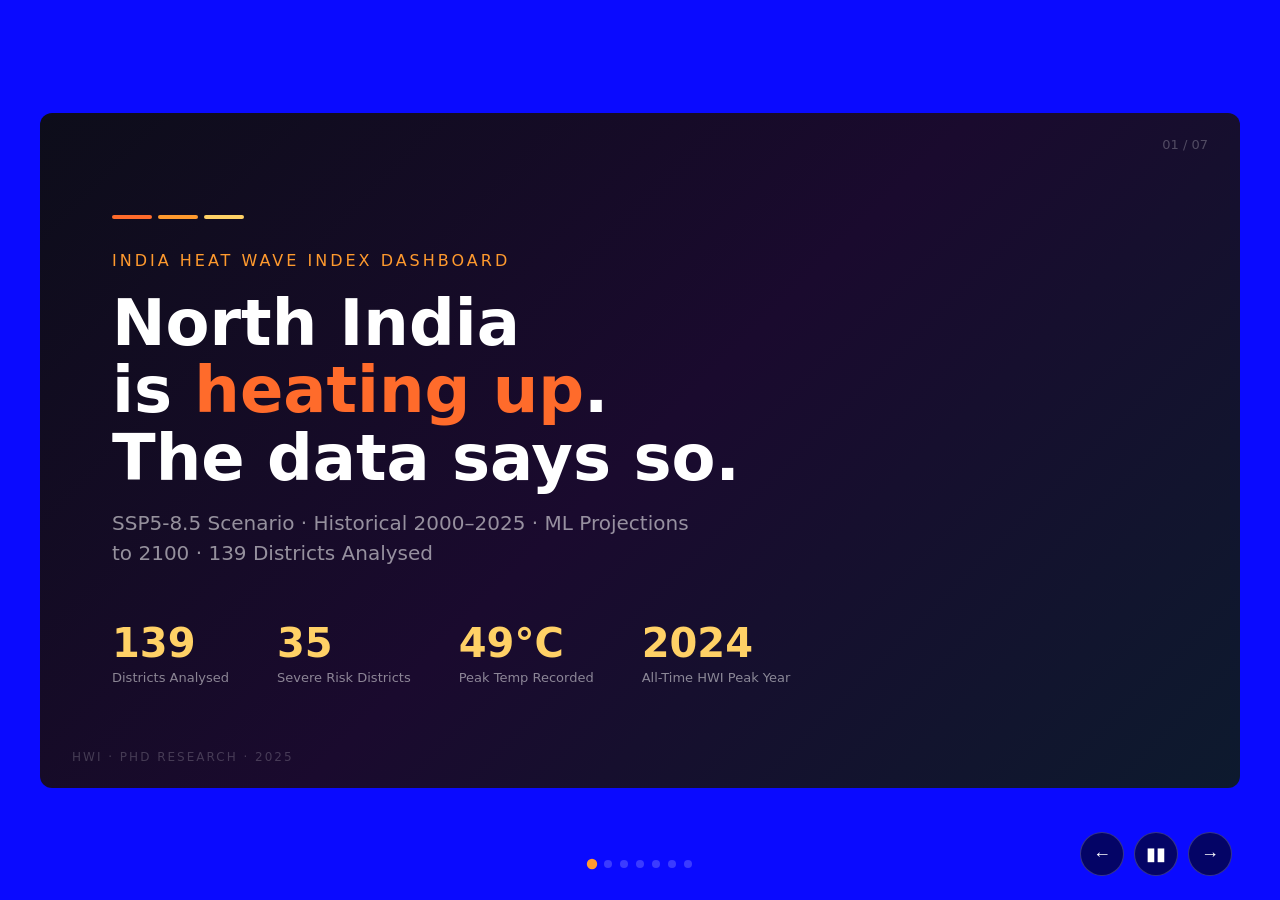
==== index.html @ 2b7408d9 "Add initial HTML structure for heat wave index" ====
<!DOCTYPE html>
<html lang="en">
<head>
<meta charset="UTF-8">
<meta name="viewport" content="width=device-width, initial-scale=1.0">
<title>India Heat Wave Index — LinkedIn Presentation</title>
<style>
  * { margin: 0; padding: 0; box-sizing: border-box; }

  body {
    font-family: 'Segoe UI', system-ui, -apple-system, sans-serif;
    background: #0a0aff;
    color: #fff;
    height: 100vh;
    overflow: hidden;
    display: flex;
    flex-direction: column;
    align-items: center;
    justify-content: center;
  }

  .stage {
    width: 1200px;
    height: 675px;
    position: relative;
    overflow: hidden;
    border-radius: 12px;
  }

  .slide {
    position: absolute;
    inset: 0;
    display: flex;
    flex-direction: column;
    justify-content: center;
    padding: 60px 72px;
    opacity: 0;
    transform: translateX(80px);
    transition: opacity 0.55s ease, transform 0.55s ease;
    pointer-events: none;
  }
  .slide.active {
    opacity: 1;
    transform: translateX(0);
    pointer-events: auto;
  }
  .slide.exit {
    opacity: 0;
    transform: translateX(-80px);
  }

  /* ── SLIDE 1 — TITLE ── */
  .s1 { background: linear-gradient(135deg, #0d0d1a 0%, #1a0a2e 50%, #0d1a2e 100%); }
  .s1 .flame-bar { display: flex; gap: 6px; margin-bottom: 32px; }
  .s1 .flame-bar span { width: 40px; height: 4px; border-radius: 2px; }
  .s1 .flame-bar span:nth-child(1) { background: #ff6b2b; }
  .s1 .flame-bar span:nth-child(2) { background: #ff9a2e; }
  .s1 .flame-bar span:nth-child(3) { background: #ffd166; }
  .s1 .eyebrow { font-size: 16px; letter-spacing: 3px; text-transform: uppercase; color: #ff9a2e; margin-bottom: 20px; font-weight: 500; }
  .s1 h1 { font-size: 64px; font-weight: 800; line-height: 1.05; color: #fff; margin-bottom: 16px; }
  .s1 h1 em { color: #ff6b2b; font-style: normal; }
  .s1 .subtitle { font-size: 20px; color: rgba(255,255,255,0.55); line-height: 1.5; max-width: 600px; }
  .s1 .stats-row { display: flex; gap: 48px; margin-top: 52px; }
  .s1 .stat { }
  .s1 .stat-num { font-size: 40px; font-weight: 800; color: #ffd166; }
  .s1 .stat-label { font-size: 13px; color: rgba(255,255,255,0.5); margin-top: 4px; }
  .s1 .geo-hint { position: absolute; right: 72px; top: 50%; transform: translateY(-50%); display: flex; flex-direction: column; gap: 10px; }
  .s1 .geo-dot { width: 8px; height: 8px; border-radius: 50%; }
  .geo-pulse { animation: pulse 2s ease-in-out infinite; }
  @keyframes pulse { 0%,100% { opacity: 1; transform: scale(1); } 50% { opacity: 0.4; transform: scale(0.7); } }

  /* ── SLIDE 2 — SCENARIO COMPARISON ── */
  .s2 { background: #0e1117; }
  .slide-header { margin-bottom: 40px; }
  .slide-header .tag { font-size: 16px; letter-spacing: 2.5px; text-transform: uppercase; color: #ff9a2e; margin-bottom: 12px; }
  .slide-header h2 { font-size: 38px; font-weight: 800; color: #fff; line-height: 1.15; }
  .slide-header h2 em { color: #ff6b2b; font-style: normal; }
  .scenario-cards { display: grid; grid-template-columns: repeat(3, 1fr); gap: 20px; }
  .sc-card { border-radius: 12px; padding: 28px 24px; position: relative; overflow: hidden; }
  .sc-card.green { background: #0d1f17; border: 1px solid #1d4a2a; }
  .sc-card.amber { background: #1f1500; border: 1px solid #4a3000; }
  .sc-card.red { background: #1f0d0d; border: 1px solid #5a1a1a; }
  .sc-card .sc-label { font-size: 12px; font-weight: 700; letter-spacing: 1.5px; text-transform: uppercase; margin-bottom: 16px; }
  .sc-card.green .sc-label { color: #4ade80; }
  .sc-card.amber .sc-label { color: #fbbf24; }
  .sc-card.red .sc-label { color: #f87171; }
  .sc-card .sc-name { font-size: 18px; font-weight: 700; color: #fff; margin-bottom: 8px; }
  .sc-card .sc-desc { font-size: 13px; color: rgba(255,255,255,0.5); margin-bottom: 24px; line-height: 1.5; }
  .sc-card .year-row { display: flex; justify-content: space-between; font-size: 13px; color: rgba(255,255,255,0.4); margin-bottom: 8px; }
  .sc-card .hwi-val { font-size: 32px; font-weight: 800; }
  .sc-card.green .hwi-val { color: #4ade80; }
  .sc-card.amber .hwi-val { color: #fbbf24; }
  .sc-card.red .hwi-val { color: #f87171; }
  .sc-card .hwi-sub { font-size: 12px; color: rgba(255,255,255,0.4); }
  .sc-card .rise-badge { margin-top: 16px; display: inline-flex; align-items: center; gap: 6px; padding: 4px 12px; border-radius: 20px; font-size: 12px; font-weight: 600; }
  .sc-card.green .rise-badge { background: rgba(74,222,128,0.15); color: #4ade80; }
  .sc-card.amber .rise-badge { background: rgba(251,191,36,0.15); color: #fbbf24; }
  .sc-card.red .rise-badge { background: rgba(248,113,113,0.15); color: #f87171; }

  /* ── SLIDE 3 — STATE RISK MAP ── */
  .s3 { background: #0a0e16; }
  .state-grid { display: grid; grid-template-columns: 1fr 1fr; gap: 20px; margin-top: 32px; }
  .state-row { display: flex; align-items: center; gap: 16px; background: rgba(255,255,255,0.04); border: 0.5px solid rgba(255,255,255,0.08); border-radius: 10px; padding: 16px 20px; }
  .state-risk-bar-wrap { flex: 1; height: 6px; background: rgba(255,255,255,0.1); border-radius: 3px; overflow: hidden; }
  .state-risk-bar { height: 100%; border-radius: 3px; transition: width 1s ease 0.3s; }
  .state-name { font-size: 15px; font-weight: 600; color: #fff; width: 160px; flex-shrink: 0; }
  .state-score { font-size: 14px; font-weight: 700; width: 40px; text-align: right; flex-shrink: 0; }
  .severe-badge { font-size: 11px; padding: 2px 8px; border-radius: 10px; background: rgba(248,113,113,0.2); color: #f87171; width: 60px; text-align: center; flex-shrink: 0; }
  .legend-row { display: flex; gap: 20px; margin-top: 20px; }
  .legend-item { display: flex; align-items: center; gap: 8px; font-size: 12px; color: rgba(255,255,255,0.5); }
  .legend-dot { width: 10px; height: 10px; border-radius: 2px; }

  /* ── SLIDE 4 — TOP DRIVERS ── */
  .s4 { background: #080d14; }
  .drivers-list { display: flex; flex-direction: column; gap: 14px; margin-top: 28px; }
  .driver-item { display: grid; grid-template-columns: 28px 1fr auto auto; align-items: center; gap: 16px; }
  .driver-rank { font-size: 13px; font-weight: 700; color: rgba(255,255,255,0.3); }
  .driver-name { font-size: 15px; font-weight: 600; color: #fff; }
  .driver-cat { font-size: 11px; color: rgba(255,255,255,0.4); font-weight: 400; display: block; }
  .driver-bar-wrap { width: 240px; height: 6px; background: rgba(255,255,255,0.08); border-radius: 3px; overflow: hidden; }
  .driver-bar { height: 100%; border-radius: 3px; width: 0; transition: width 1.2s ease; }
  .driver-pct { font-size: 14px; font-weight: 700; color: #ffd166; min-width: 40px; text-align: right; }

  /* ── SLIDE 5 — HOTTEST YEARS ── */
  .s5 { background: #100808; }
  .years-chart { margin-top: 28px; display: flex; flex-direction: column; gap: 12px; }
  .year-bar-row { display: grid; grid-template-columns: 64px 1fr 80px; align-items: center; gap: 16px; }
  .year-label { font-size: 15px; font-weight: 700; color: rgba(255,255,255,0.7); }
  .year-bar-wrap { height: 32px; background: rgba(255,255,255,0.05); border-radius: 6px; overflow: hidden; position: relative; }
  .year-bar-fill { height: 100%; border-radius: 6px; width: 0; transition: width 1.1s cubic-bezier(0.22,1,0.36,1); display: flex; align-items: center; padding-left: 12px; }
  .year-context { font-size: 11px; color: rgba(255,255,255,0.4); }
  .year-hwi { font-size: 16px; font-weight: 800; text-align: right; }
  .fire-accent { position: absolute; right: 48px; top: 28px; font-size: 80px; opacity: 0.07; user-select: none; }

  /* ── SLIDE 6 — DISTRICT RISING ── */
  .s6 { background: #0c0a12; }
  .district-cols { display: grid; grid-template-columns: 1fr 1fr; gap: 24px; margin-top: 28px; }
  .district-col h3 { font-size: 13px; letter-spacing: 1.5px; text-transform: uppercase; margin-bottom: 14px; font-weight: 600; }
  .district-col.rising h3 { color: #f87171; }
  .district-col.cooling h3 { color: #34d399; }
  .district-list { display: flex; flex-direction: column; gap: 8px; }
  .dist-row { display: flex; align-items: center; gap: 10px; padding: 8px 12px; border-radius: 8px; background: rgba(255,255,255,0.03); border: 0.5px solid rgba(255,255,255,0.06); }
  .dist-name { font-size: 13px; font-weight: 600; color: #fff; flex: 1; }
  .dist-state { font-size: 11px; color: rgba(255,255,255,0.35); }
  .dist-change { font-size: 13px; font-weight: 700; }
  .rising .dist-change { color: #f87171; }
  .cooling .dist-change { color: #34d399; }

  /* ── SLIDE 7 — CALL TO ACTION ── */
  .s7 { background: linear-gradient(135deg, #0d0d1a 0%, #1a0a2e 50%, #0d1a2e 100%); align-items: center; text-align: center; }
  .s7 .big-number { font-size: 120px; font-weight: 900; color: #ff6b2b; line-height: 1; }
  .s7 .cta-label { font-size: 22px; color: rgba(255,255,255,0.7); margin-bottom: 12px; }
  .s7 h2 { font-size: 36px; font-weight: 800; color: #fff; line-height: 1.3; margin-bottom: 28px; max-width: 720px; }
  .s7 .hashtags { display: flex; gap: 12px; flex-wrap: wrap; justify-content: center; }
  .s7 .hashtag { font-size: 14px; color: #ff9a2e; font-weight: 600; padding: 6px 16px; border: 1px solid rgba(255,154,46,0.3); border-radius: 20px; }

  /* PROGRESS BAR */
  .progress-bar { position: fixed; bottom: 32px; left: 50%; transform: translateX(-50%); display: flex; gap: 8px; z-index: 100; }
  .progress-dot { width: 8px; height: 8px; border-radius: 50%; background: rgba(255,255,255,0.2); cursor: pointer; transition: background 0.3s, transform 0.3s; }
  .progress-dot.active { background: #ff9a2e; transform: scale(1.3); }

  /* CONTROLS */
  .controls { position: fixed; bottom: 24px; right: 48px; display: flex; gap: 10px; z-index: 100; }
  .ctrl-btn { width: 44px; height: 44px; border-radius: 50%; border: 1px solid rgba(255,255,255,0.2); background: rgba(0,0,0,0.6); color: #fff; cursor: pointer; font-size: 18px; display: flex; align-items: center; justify-content: center; transition: background 0.2s; }
  .ctrl-btn:hover { background: rgba(255,255,255,0.1); }

  .slide-num { position: absolute; top: 24px; right: 32px; font-size: 13px; color: rgba(255,255,255,0.25); font-weight: 500; }
  .brand { position: absolute; bottom: 24px; left: 32px; font-size: 12px; color: rgba(255,255,255,0.2); letter-spacing: 2px; text-transform: uppercase; }
</style>
</head>
<body>

<div class="stage" id="stage">

  <!-- SLIDE 1: TITLE -->
  <div class="slide s1 active" id="slide-0">
    <div class="flame-bar">
      <span></span><span></span><span></span>
    </div>
    <div class="eyebrow">India Heat Wave Index Dashboard</div>
    <h1>North India<br>is <em>heating up</em>.<br>The data says so.</h1>
    <p class="subtitle">SSP5-8.5 Scenario · Historical 2000–2025 · ML Projections to 2100 · 139 Districts Analysed</p>
    <div class="stats-row">
      <div class="stat">
        <div class="stat-num">139</div>
        <div class="stat-label">Districts Analysed</div>
      </div>
      <div class="stat">
        <div class="stat-num">35</div>
        <div class="stat-label">Severe Risk Districts</div>
      </div>
      <div class="stat">
        <div class="stat-num">49°C</div>
        <div class="stat-label">Peak Temp Recorded</div>
      </div>
      <div class="stat">
        <div class="stat-num">2024</div>
        <div class="stat-label">All-Time HWI Peak Year</div>
      </div>
    </div>
    <div class="brand">HWI · PhD Research · 2025</div>
    <div class="slide-num">01 / 07</div>
  </div>

  <!-- SLIDE 2: THREE SCENARIOS -->
  <div class="slide s2" id="slide-1">
    <div class="slide-header">
      <div class="tag">Climate Projections</div>
      <h2>Three futures.<br>Only one is <em>unavoidable</em>.</h2>
    </div>
    <div class="scenario-cards">
      <div class="sc-card green">
        <div class="sc-label">SSP1-2.6</div>
        <div class="sc-name">Best Case</div>
        <div class="sc-desc">Rapid decarbonisation, aggressive green transitions, global cooperation</div>
        <div class="year-row"><span>2030</span><span>2050</span><span>2100</span></div>
        <div class="hwi-val">2.086</div>
        <div class="hwi-sub">HWI by 2100</div>
        <div class="rise-badge">↑ +0.196 rise</div>
      </div>
      <div class="sc-card amber">
        <div class="sc-label">SSP2-4.5</div>
        <div class="sc-name">Middle Path</div>
        <div class="sc-desc">Moderate mitigation. Partial transitions. Business-as-usual for many sectors</div>
        <div class="year-row"><span>2030</span><span>2050</span><span>2100</span></div>
        <div class="hwi-val">2.230</div>
        <div class="hwi-sub">HWI by 2100</div>
        <div class="rise-badge">↑ +0.316 rise</div>
      </div>
      <div class="sc-card red">
        <div class="sc-label">SSP5-8.5</div>
        <div class="sc-name">Crisis Path</div>
        <div class="sc-desc">No mitigation. Fossil-fuel dominated growth. Extreme warming trajectory</div>
        <div class="year-row"><span>2030</span><span>2050</span><span>2100</span></div>
        <div class="hwi-val">2.304</div>
        <div class="hwi-sub">HWI by 2100</div>
        <div class="rise-badge">↑ +0.369 rise ⚠</div>
      </div>
    </div>
    <div class="slide-num">02 / 07</div>
    <div class="brand">HWI · PhD Research · 2025</div>
  </div>

  <!-- SLIDE 3: STATE RISK -->
  <div class="slide s3" id="slide-2">
    <div class="slide-header">
      <div class="tag">State-Level Risk · SSP5-8.5 Projection 2050</div>
      <h2>Punjab leads heat stress.<br>Rajasthan surprises with recovery.</h2>
    </div>
    <div class="state-grid">
      <div class="state-row">
        <div class="state-name">Punjab</div>
        <div class="state-risk-bar-wrap"><div class="state-risk-bar" style="width:0%;background:linear-gradient(90deg,#f87171,#dc2626);" data-w="100"></div></div>
        <div class="state-score" style="color:#f87171">2.35</div>
        <div class="severe-badge">11 severe</div>
      </div>
      <div class="state-row">
        <div class="state-name">Uttar Pradesh</div>
        <div class="state-risk-bar-wrap"><div class="state-risk-bar" style="width:0%;background:linear-gradient(90deg,#f97316,#ea580c);" data-w="93"></div></div>
        <div class="state-score" style="color:#f97316">2.20</div>
        <div class="severe-badge">21 severe</div>
      </div>
      <div class="state-row">
        <div class="state-name">Delhi</div>
        <div class="state-risk-bar-wrap"><div class="state-risk-bar" style="width:0%;background:linear-gradient(90deg,#fbbf24,#d97706);" data-w="88"></div></div>
        <div class="state-score" style="color:#fbbf24">2.24</div>
        <div class="severe-badge" style="color:#888;background:rgba(255,255,255,0.08);">1 high</div>
      </div>
      <div class="state-row">
        <div class="state-name">Haryana</div>
        <div class="state-risk-bar-wrap"><div class="state-risk-bar" style="width:0%;background:linear-gradient(90deg,#fbbf24,#d97706);" data-w="80"></div></div>
        <div class="state-score" style="color:#fbbf24">2.06</div>
        <div class="severe-badge">3 severe</div>
      </div>
      <div class="state-row" style="grid-column:1/-1">
        <div class="state-name">Rajasthan</div>
        <div class="state-risk-bar-wrap"><div class="state-risk-bar" style="width:0%;background:linear-gradient(90deg,#34d399,#059669);" data-w="52"></div></div>
        <div class="state-score" style="color:#34d399">1.79</div>
        <div class="severe-badge" style="color:#34d399;background:rgba(52,211,153,0.15);">0 severe</div>
      </div>
    </div>
    <div class="slide-num">03 / 07</div>
    <div class="brand">HWI · PhD Research · 2025</div>
  </div>

  <!-- SLIDE 4: SHAP DRIVERS -->
  <div class="slide s4" id="slide-3">
    <div class="slide-header">
      <div class="tag">ML SHAP Feature Importance · SVR Model R² = 0.6356</div>
      <h2>What actually drives<br>heat wave intensity?</h2>
    </div>
    <div class="drivers-list">
      <div class="driver-item">
        <span class="driver-rank">01</span>
        <div><div class="driver-name">Maximum Temperature</div><span class="driver-cat">Temperature · Pearson r = 0.466</span></div>
        <div class="driver-bar-wrap"><div class="driver-bar" style="background:#f87171" data-w="100"></div></div>
        <div class="driver-pct">16.9%</div>
      </div>
      <div class="driver-item">
        <span class="driver-rank">02</span>
        <div><div class="driver-name">Heat Index</div><span class="driver-cat">Heat Stress · Pearson r = 0.534</span></div>
        <div class="driver-bar-wrap"><div class="driver-bar" style="background:#fb923c" data-w="60"></div></div>
        <div class="driver-pct">10.1%</div>
      </div>
      <div class="driver-item">
        <span class="driver-rank">03</span>
        <div><div class="driver-name">Land Surface Temp (lag-1)</div><span class="driver-cat">Land Surface · Pearson r = −0.322</span></div>
        <div class="driver-bar-wrap"><div class="driver-bar" style="background:#fbbf24" data-w="57"></div></div>
        <div class="driver-pct">9.6%</div>
      </div>
      <div class="driver-item">
        <span class="driver-rank">04</span>
        <div><div class="driver-name">Humidity Variability (3-day)</div><span class="driver-cat">Humidity · Pearson r = 0.256</span></div>
        <div class="driver-bar-wrap"><div class="driver-bar" style="background:#a78bfa" data-w="43"></div></div>
        <div class="driver-pct">7.2%</div>
      </div>
      <div class="driver-item">
        <span class="driver-rank">05</span>
        <div><div class="driver-name">Temperature Anomaly</div><span class="driver-cat">Temperature · Pearson r = 0.313</span></div>
        <div class="driver-bar-wrap"><div class="driver-bar" style="background:#60a5fa" data-w="37"></div></div>
        <div class="driver-pct">6.2%</div>
      </div>
    </div>
    <div class="slide-num">04 / 07</div>
    <div class="brand">HWI · PhD Research · 2025</div>
  </div>

  <!-- SLIDE 5: HOTTEST YEARS -->
  <div class="slide s5" id="slide-4">
    <div class="slide-header">
      <div class="tag">Historical Record 2000–2025</div>
      <h2>2024: the most intense<br>heat wave year ever recorded.</h2>
    </div>
    <div class="fire-accent">🔥</div>
    <div class="years-chart">
      <div class="year-bar-row">
        <div class="year-label">2024</div>
        <div class="year-bar-wrap"><div class="year-bar-fill" style="background:linear-gradient(90deg,#dc2626,#f87171)" data-w="100"><span style="font-size:12px;color:rgba(255,255,255,0.8)">🔥 All-time record · 45.2°C · PM2.5: 87.5</span></div></div>
        <div class="year-hwi" style="color:#f87171">2.763</div>
      </div>
      <div class="year-bar-row">
        <div class="year-label">2010</div>
        <div class="year-bar-wrap"><div class="year-bar-fill" style="background:linear-gradient(90deg,#b91c1c,#ef4444)" data-w="84"><span style="font-size:12px;color:rgba(255,255,255,0.7)">Multi-state heatwave · 44.8°C</span></div></div>
        <div class="year-hwi" style="color:#ef4444">2.362</div>
      </div>
      <div class="year-bar-row">
        <div class="year-label">2012</div>
        <div class="year-bar-wrap"><div class="year-bar-fill" style="background:linear-gradient(90deg,#c2410c,#fb923c)" data-w="77"><span style="font-size:12px;color:rgba(255,255,255,0.7)">Drought + heat · 44.3°C</span></div></div>
        <div class="year-hwi" style="color:#fb923c">2.209</div>
      </div>
      <div class="year-bar-row">
        <div class="year-label">2019</div>
        <div class="year-bar-wrap"><div class="year-bar-fill" style="background:linear-gradient(90deg,#b45309,#fbbf24)" data-w="75"><span style="font-size:12px;color:rgba(255,255,255,0.7)">50°C+ in Rajasthan · May heatwave</span></div></div>
        <div class="year-hwi" style="color:#fbbf24">2.171</div>
      </div>
      <div class="year-bar-row">
        <div class="year-label">2003</div>
        <div class="year-bar-wrap"><div class="year-bar-fill" style="background:linear-gradient(90deg,#92400e,#d97706)" data-w="74"><span style="font-size:12px;color:rgba(255,255,255,0.7)">Early-season heat surge · 44.4°C</span></div></div>
        <div class="year-hwi" style="color:#d97706">2.157</div>
      </div>
    </div>
    <div class="slide-num">05 / 07</div>
    <div class="brand">HWI · PhD Research · 2025</div>
  </div>

  <!-- SLIDE 6: DISTRICT WINNERS & LOSERS -->
  <div class="slide s6" id="slide-5">
    <div class="slide-header">
      <div class="tag">District Trends · 2000–04 vs 2021–25</div>
      <h2>Some districts heat up.<br>Others quietly recover.</h2>
    </div>
    <div class="district-cols">
      <div class="district-col rising">
        <h3>▲ Rising Heat Stress</h3>
        <div class="district-list">
          <div class="dist-row"><div><div class="dist-name">Bahraich</div><div class="dist-state">Uttar Pradesh</div></div><div class="dist-change">+0.121</div></div>
          <div class="dist-row"><div><div class="dist-name">Basti</div><div class="dist-state">Uttar Pradesh</div></div><div class="dist-change">+0.115</div></div>
          <div class="dist-row"><div><div class="dist-name">Barmer</div><div class="dist-state">Rajasthan</div></div><div class="dist-change">+0.111</div></div>
          <div class="dist-row"><div><div class="dist-name">Jodhpur</div><div class="dist-state">Rajasthan</div></div><div class="dist-change">+0.093</div></div>
          <div class="dist-row"><div><div class="dist-name">Gonda</div><div class="dist-state">Uttar Pradesh</div></div><div class="dist-change">+0.093</div></div>
        </div>
      </div>
      <div class="district-col cooling">
        <h3>▼ Improving Conditions</h3>
        <div class="district-list">
          <div class="dist-row"><div><div class="dist-name">Sawai Madhopur</div><div class="dist-state">Rajasthan</div></div><div class="dist-change">−0.824</div></div>
          <div class="dist-row"><div><div class="dist-name">Baran</div><div class="dist-state">Rajasthan</div></div><div class="dist-change">−0.734</div></div>
          <div class="dist-row"><div><div class="dist-name">Karauli</div><div class="dist-state">Rajasthan</div></div><div class="dist-change">−0.685</div></div>
          <div class="dist-row"><div><div class="dist-name">Lalitpur</div><div class="dist-state">Uttar Pradesh</div></div><div class="dist-change">−0.661</div></div>
          <div class="dist-row"><div><div class="dist-name">Kota</div><div class="dist-state">Rajasthan</div></div><div class="dist-change">−0.638</div></div>
        </div>
      </div>
    </div>
    <div class="slide-num">06 / 07</div>
    <div class="brand">HWI · PhD Research · 2025</div>
  </div>

  <!-- SLIDE 7: CTA -->
  <div class="slide s7" id="slide-6">
    <div class="cta-label">By 2050 under SSP5-8.5, the national average HWI reaches</div>
    <div class="big-number">2.107</div>
    <h2>35 districts already classified<br>as Severe Risk. Action is needed now.</h2>
    <div class="hashtags">
      <span class="hashtag">#ClimateAction</span>
      <span class="hashtag">#HeatWave</span>
      <span class="hashtag">#IndiaClimate</span>
      <span class="hashtag">#DataScience</span>
      <span class="hashtag">#ClimateResearch</span>
      <span class="hashtag">#PhD</span>
    </div>
    <div class="slide-num">07 / 07</div>
    <div class="brand">HWI · PhD Research · 2025</div>
  </div>

</div>

<!-- PROGRESS -->
<div class="progress-bar" id="dots"></div>

<!-- CONTROLS -->
<div class="controls">
  <button class="ctrl-btn" id="prevBtn" onclick="changeSlide(-1)">&#8592;</button>
  <button class="ctrl-btn" id="playBtn" onclick="togglePlay()">&#9646;&#9646;</button>
  <button class="ctrl-btn" onclick="changeSlide(1)">&#8594;</button>
</div>

<script>
const TOTAL = 7;
let current = 0;
let playing = true;
let timer;

const slides = document.querySelectorAll('.slide');
const dotsEl = document.getElementById('dots');

for (let i = 0; i < TOTAL; i++) {
  const d = document.createElement('div');
  d.className = 'progress-dot' + (i === 0 ? ' active' : '');
  d.onclick = () => goTo(i);
  dotsEl.appendChild(d);
}

function activateBars(slideEl) {
  setTimeout(() => {
    slideEl.querySelectorAll('[data-w]').forEach(el => {
      el.style.width = el.dataset.w + '%';
    });
  }, 200);
}

function goTo(n) {
  const prev = slides[current];
  prev.classList.remove('active');
  prev.classList.add('exit');
  setTimeout(() => prev.classList.remove('exit'), 600);

  current = (n + TOTAL) % TOTAL;
  const next = slides[current];
  next.classList.add('active');
  activateBars(next);

  document.querySelectorAll('.progress-dot').forEach((d, i) => {
    d.classList.toggle('active', i === current);
  });
}

function changeSlide(dir) {
  goTo(current + dir);
  if (playing) resetTimer();
}

function resetTimer() {
  clearInterval(timer);
  timer = setInterval(() => goTo(current + 1), 5500);
}

function togglePlay() {
  playing = !playing;
  document.getElementById('playBtn').innerHTML = playing ? '&#9646;&#9646;' : '&#9654;';
  if (playing) resetTimer(); else clearInterval(timer);
}

activateBars(slides[0]);
resetTimer();

document.addEventListener('keydown', e => {
  if (e.key === 'ArrowRight') changeSlide(1);
  if (e.key === 'ArrowLeft') changeSlide(-1);
  if (e.key === ' ') togglePlay();
});
</script>
</body>
</html>
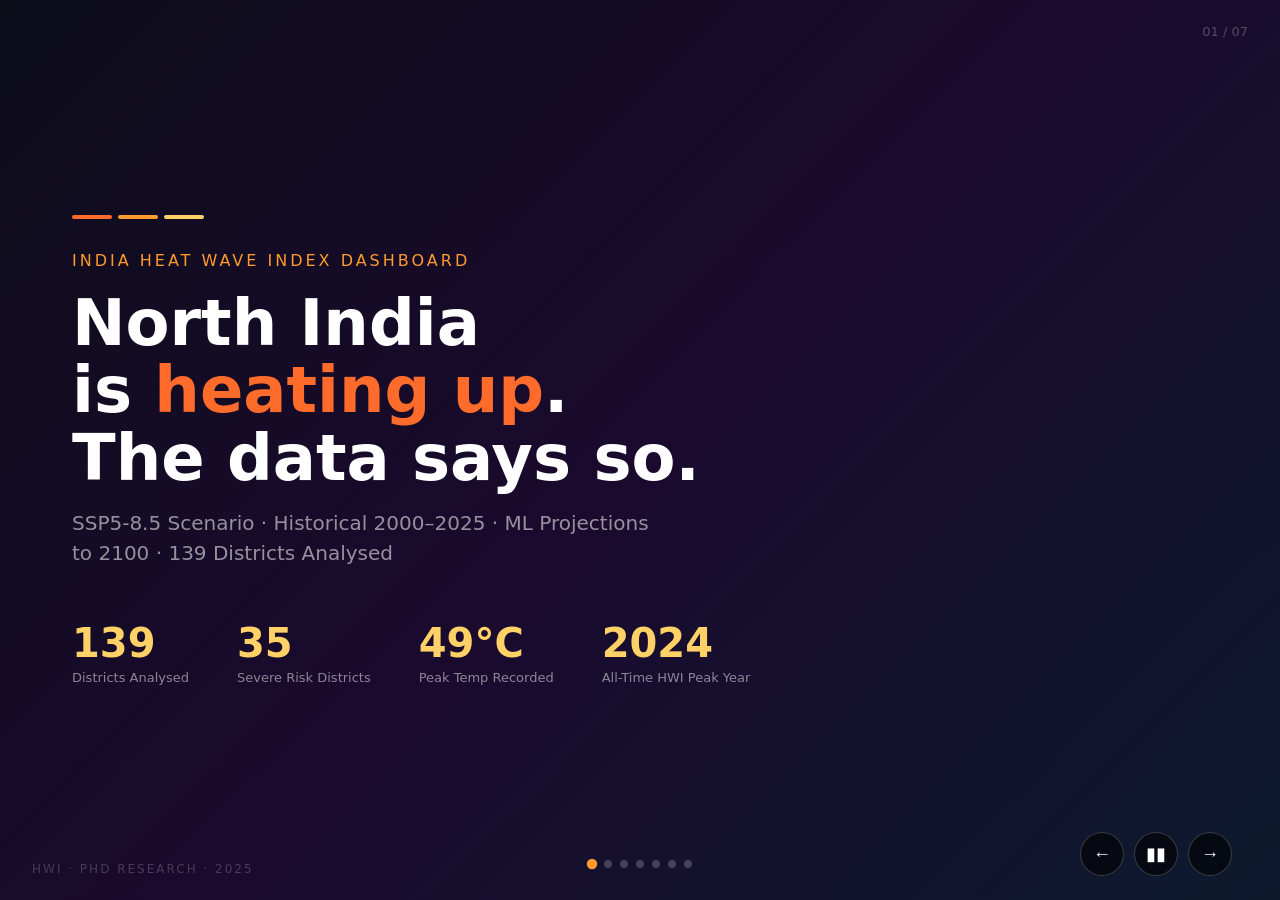
==== commit 870d3bf4: "Update .stage CSS for responsive design Refactor .stage class to use min and aspect-ratio properties" ====
--- a/index.html
+++ b/index.html
@@ -19,14 +19,18 @@
     justify-content: center;
   }
 
-  .stage {
+  /* .stage {
     width: 1200px;
     height: 675px;
     position: relative;
     overflow: hidden;
     border-radius: 12px;
-  }
-
+  } */
+.stage{
+  width:min(1200px,100vw);
+  height:min(675px,100vh);
+  aspect-ratio:16/9;
+}
   .slide {
     position: absolute;
     inset: 0;
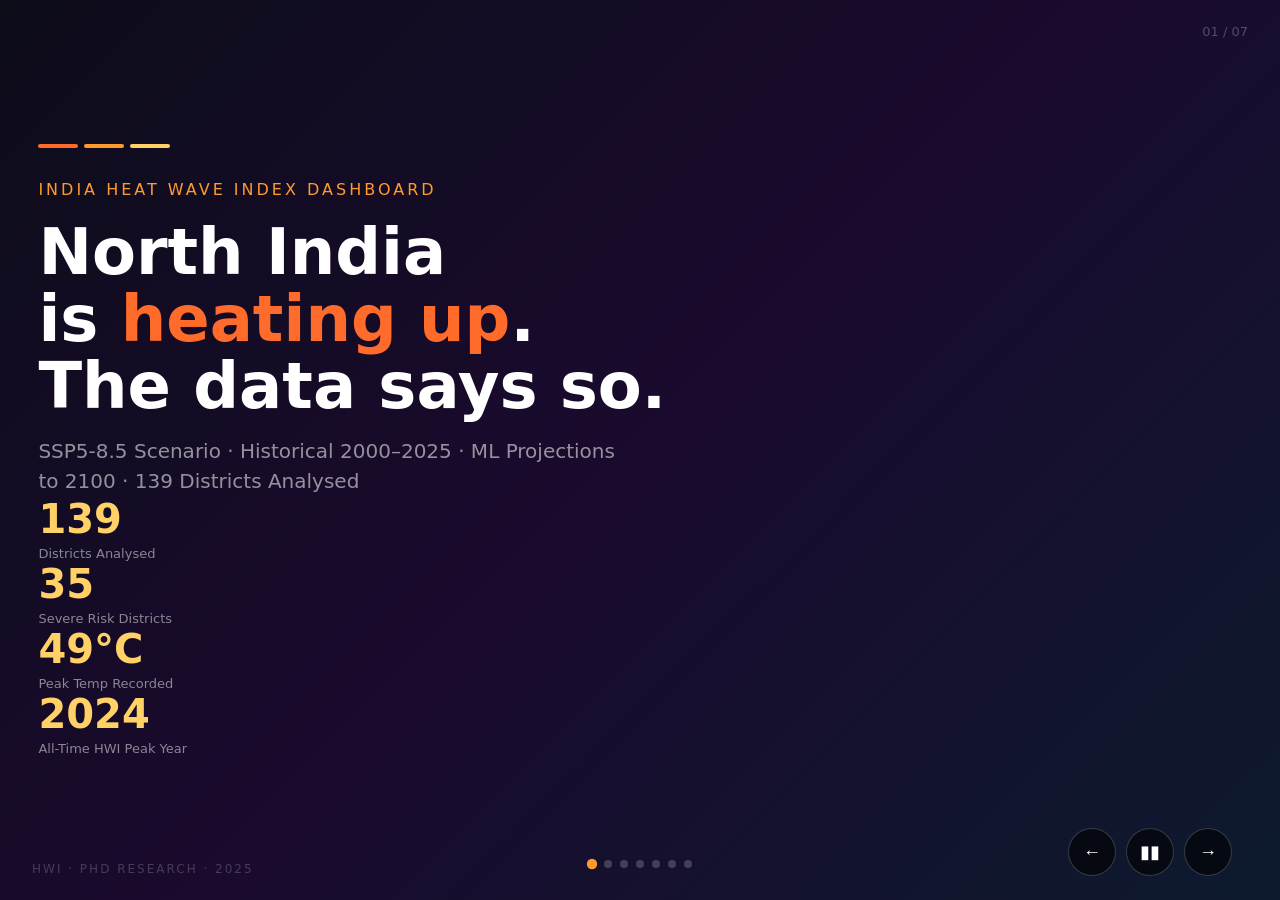
==== commit 981ec562: "Refactor CSS styles for layout and responsiveness Updated styles for various elements including padd" ====
--- a/index.html
+++ b/index.html
@@ -9,7 +9,7 @@
 
   body {
     font-family: 'Segoe UI', system-ui, -apple-system, sans-serif;
-    background: #0a0aff;
+    background: #0a0a0f;
     color: #fff;
     height: 100vh;
     overflow: hidden;
@@ -26,18 +26,23 @@
     overflow: hidden;
     border-radius: 12px;
   } */
-.stage{
+ .stage{
   width:min(1200px,100vw);
   height:min(675px,100vh);
   aspect-ratio:16/9;
-}
+} 
+ /* .stage{
+    width:min(1200px,95vw);
+    aspect-ratio:16/9;
+    margin:auto;
+} */
   .slide {
     position: absolute;
     inset: 0;
     display: flex;
     flex-direction: column;
     justify-content: center;
-    padding: 60px 72px;
+    padding: clamp(1rem,3vw,4rem);
     opacity: 0;
     transform: translateX(80px);
     transition: opacity 0.55s ease, transform 0.55s ease;
@@ -61,10 +66,15 @@
   .s1 .flame-bar span:nth-child(2) { background: #ff9a2e; }
   .s1 .flame-bar span:nth-child(3) { background: #ffd166; }
   .s1 .eyebrow { font-size: 16px; letter-spacing: 3px; text-transform: uppercase; color: #ff9a2e; margin-bottom: 20px; font-weight: 500; }
-  .s1 h1 { font-size: 64px; font-weight: 800; line-height: 1.05; color: #fff; margin-bottom: 16px; }
+  .s1 h1 { font-size: clamp(2rem, 5vw, 4rem); font-weight: 800; line-height: 1.05; color: #fff; margin-bottom: 16px; }
   .s1 h1 em { color: #ff6b2b; font-style: normal; }
   .s1 .subtitle { font-size: 20px; color: rgba(255,255,255,0.55); line-height: 1.5; max-width: 600px; }
-  .s1 .stats-row { display: flex; gap: 48px; margin-top: 52px; }
+  /* .s1 .stats-row { display: flex; gap: 48px; margin-top: 52px; } */
+  .s1 ..stats-row{
+    display:flex;
+    flex-wrap:wrap;
+    gap:1.5rem;
+}
   .s1 .stat { }
   .s1 .stat-num { font-size: 40px; font-weight: 800; color: #ffd166; }
   .s1 .stat-label { font-size: 13px; color: rgba(255,255,255,0.5); margin-top: 4px; }
@@ -79,7 +89,13 @@
   .slide-header .tag { font-size: 16px; letter-spacing: 2.5px; text-transform: uppercase; color: #ff9a2e; margin-bottom: 12px; }
   .slide-header h2 { font-size: 38px; font-weight: 800; color: #fff; line-height: 1.15; }
   .slide-header h2 em { color: #ff6b2b; font-style: normal; }
-  .scenario-cards { display: grid; grid-template-columns: repeat(3, 1fr); gap: 20px; }
+  /* .scenario-cards { display: grid; grid-template-columns: repeat(3, 1fr); gap: 20px; } */
+ .scenario-cards{
+    display:grid;
+    grid-template-columns:
+      repeat(auto-fit,minmax(280px,1fr));
+    gap:20px;
+}
   .sc-card { border-radius: 12px; padding: 28px 24px; position: relative; overflow: hidden; }
   .sc-card.green { background: #0d1f17; border: 1px solid #1d4a2a; }
   .sc-card.amber { background: #1f1500; border: 1px solid #4a3000; }
@@ -103,7 +119,13 @@
 
   /* ── SLIDE 3 — STATE RISK MAP ── */
   .s3 { background: #0a0e16; }
-  .state-grid { display: grid; grid-template-columns: 1fr 1fr; gap: 20px; margin-top: 32px; }
+  /* .state-grid { display: grid; grid-template-columns: 1fr 1fr; gap: 20px; margin-top: 32px; } */
+ .state-grid{
+    display:grid;
+    grid-template-columns:
+      repeat(auto-fit,minmax(350px,1fr));
+    gap:20px;
+}
   .state-row { display: flex; align-items: center; gap: 16px; background: rgba(255,255,255,0.04); border: 0.5px solid rgba(255,255,255,0.08); border-radius: 10px; padding: 16px 20px; }
   .state-risk-bar-wrap { flex: 1; height: 6px; background: rgba(255,255,255,0.1); border-radius: 3px; overflow: hidden; }
   .state-risk-bar { height: 100%; border-radius: 3px; transition: width 1s ease 0.3s; }
@@ -138,7 +160,13 @@
 
   /* ── SLIDE 6 — DISTRICT RISING ── */
   .s6 { background: #0c0a12; }
-  .district-cols { display: grid; grid-template-columns: 1fr 1fr; gap: 24px; margin-top: 28px; }
+  /* .district-cols { display: grid; grid-template-columns: 1fr 1fr; gap: 24px; margin-top: 28px; } */
+ .district-cols{
+    display:grid;
+    grid-template-columns:
+      repeat(auto-fit,minmax(300px,1fr));
+    gap:24px;
+}
   .district-col h3 { font-size: 13px; letter-spacing: 1.5px; text-transform: uppercase; margin-bottom: 14px; font-weight: 600; }
   .district-col.rising h3 { color: #f87171; }
   .district-col.cooling h3 { color: #34d399; }
@@ -152,7 +180,7 @@
 
   /* ── SLIDE 7 — CALL TO ACTION ── */
   .s7 { background: linear-gradient(135deg, #0d0d1a 0%, #1a0a2e 50%, #0d1a2e 100%); align-items: center; text-align: center; }
-  .s7 .big-number { font-size: 120px; font-weight: 900; color: #ff6b2b; line-height: 1; }
+  .s7 .big-number { font-size: clamp(3rem,10vw,8rem); font-weight: 900; color: #ff6b2b; line-height: 1; }
   .s7 .cta-label { font-size: 22px; color: rgba(255,255,255,0.7); margin-bottom: 12px; }
   .s7 h2 { font-size: 36px; font-weight: 800; color: #fff; line-height: 1.3; margin-bottom: 28px; max-width: 720px; }
   .s7 .hashtags { display: flex; gap: 12px; flex-wrap: wrap; justify-content: center; }
@@ -165,7 +193,7 @@
 
   /* CONTROLS */
   .controls { position: fixed; bottom: 24px; right: 48px; display: flex; gap: 10px; z-index: 100; }
-  .ctrl-btn { width: 44px; height: 44px; border-radius: 50%; border: 1px solid rgba(255,255,255,0.2); background: rgba(0,0,0,0.6); color: #fff; cursor: pointer; font-size: 18px; display: flex; align-items: center; justify-content: center; transition: background 0.2s; }
+  .ctrl-btn { width:clamp(36px,4vw,48px); height:clamp(36px,4vw,48px); border-radius: 50%; border: 1px solid rgba(255,255,255,0.2); background: rgba(0,0,0,0.6); color: #fff; cursor: pointer; font-size: 18px; display: flex; align-items: center; justify-content: center; transition: background 0.2s; }
   .ctrl-btn:hover { background: rgba(255,255,255,0.1); }
 
   .slide-num { position: absolute; top: 24px; right: 32px; font-size: 13px; color: rgba(255,255,255,0.25); font-weight: 500; }
